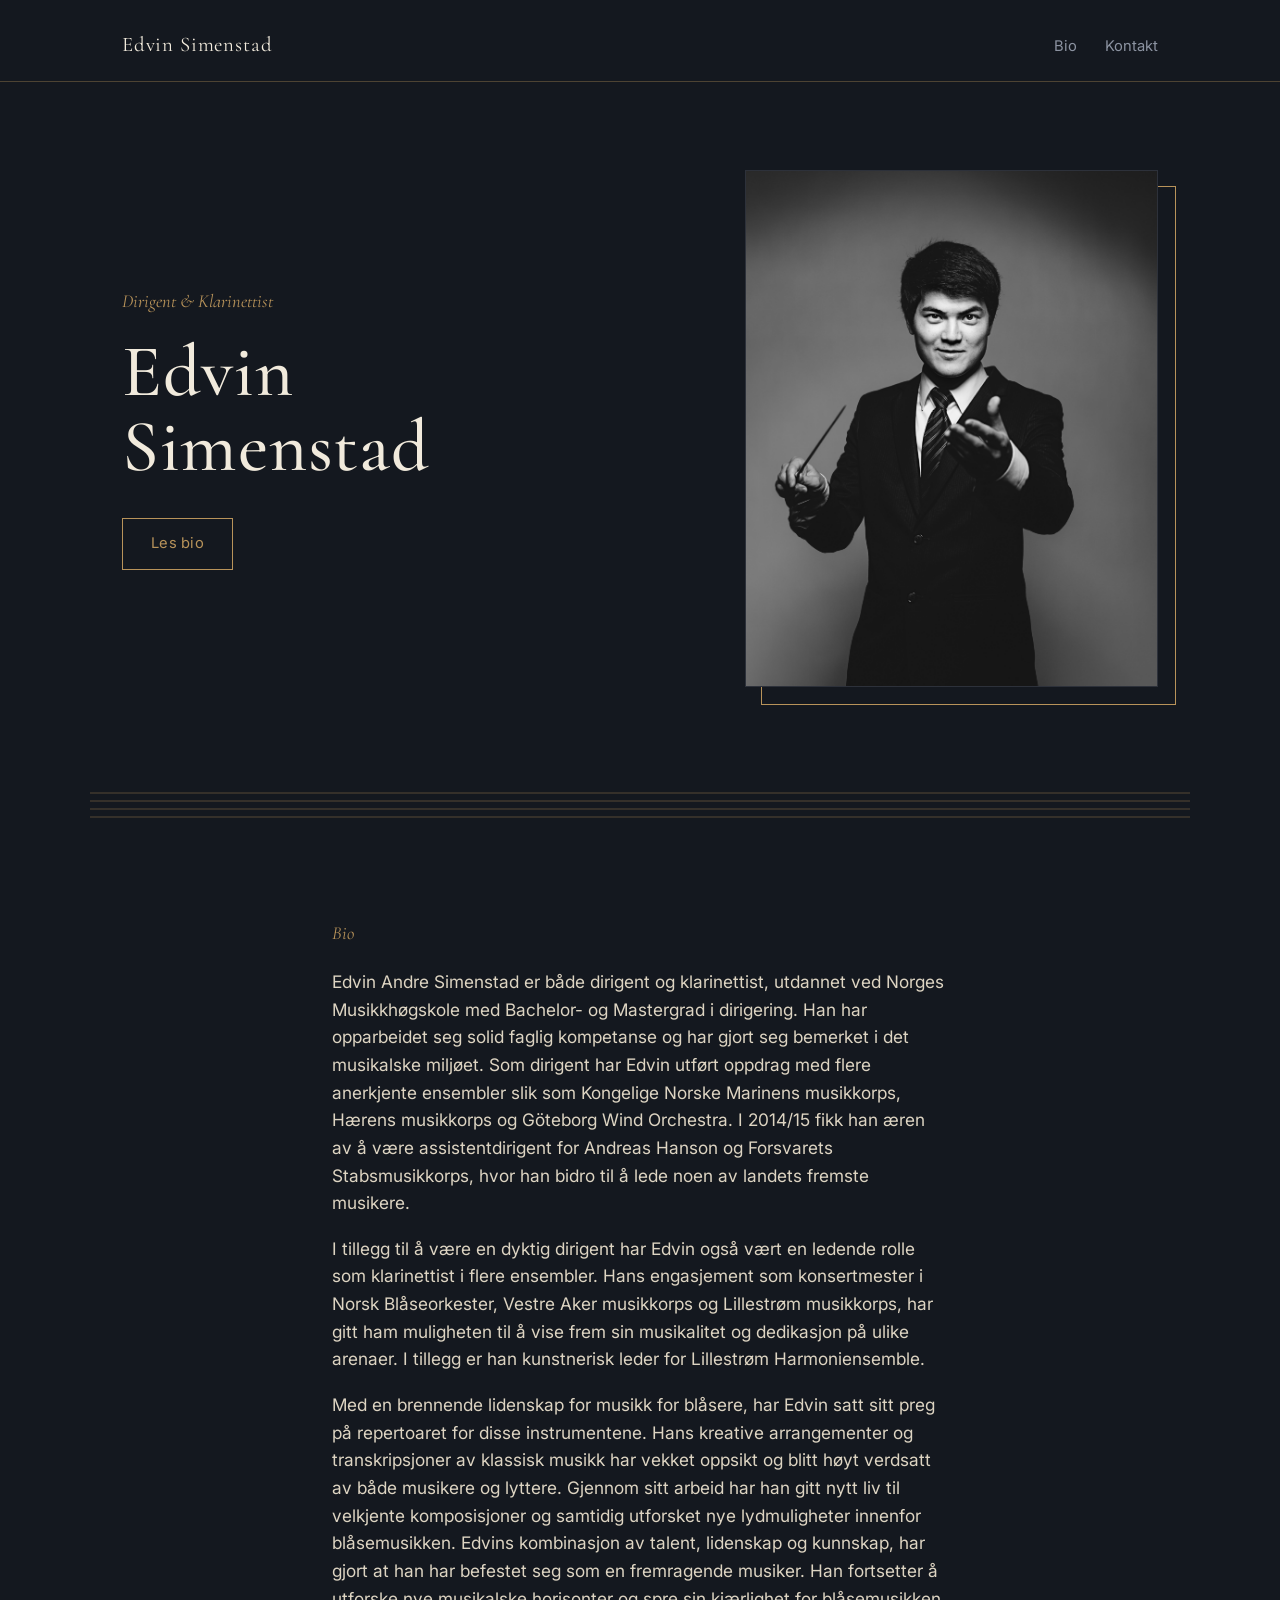
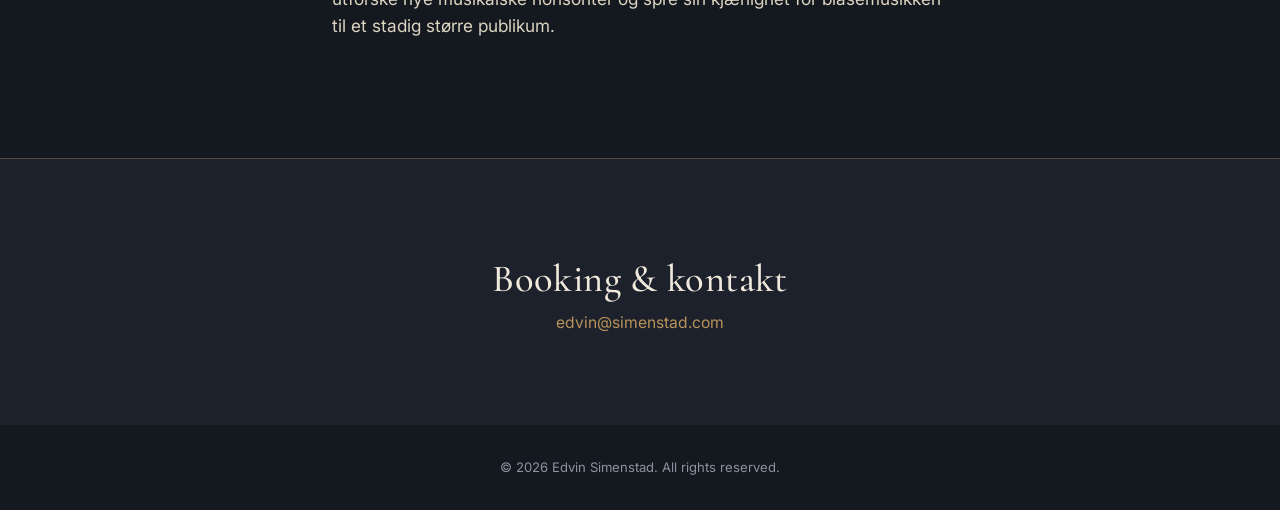
==== index.html @ 6c4e8e10 "Flytt filer ut av src" ====
<!DOCTYPE html>
<html lang="en">
<head>
<meta charset="UTF-8">
<meta name="viewport" content="width=device-width, initial-scale=1.0">
<title>Edvin Simenstad — Dirigent &amp; Klarinettist</title>
<meta name="description" content="Official site of Edvin Simenstad">

<link rel="preconnect" href="https://fonts.googleapis.com">
<link rel="preconnect" href="https://fonts.gstatic.com" crossorigin>
<link href="https://fonts.googleapis.com/css2?family=Cormorant+Garamond:ital,wght@0,400;0,500;0,600;1,400&family=Inter:wght@400;500&display=swap" rel="stylesheet">

<style>
  :root{
    --ink: #14181f;
    --ink-soft: #1c212b;
    --ivory: #f1eadc;
    --brass: #b8935a;
    --brass-dim: #8a713f;
    --burgundy: #6b2737;
    --slate: #8c93a1;
    --rule: rgba(184,147,90,0.35);
    --max-w: 1100px;
  }

  *{ box-sizing: border-box; }

  html{ scroll-behavior: smooth; }

  body{
    margin:0;
    background: var(--ink);
    color: var(--ivory);
    font-family: 'Inter', sans-serif;
    font-weight: 400;
    line-height: 1.6;
    -webkit-font-smoothing: antialiased;
  }

  h1, h2, h3, .display{
    font-family: 'Cormorant Garamond', serif;
    font-weight: 500;
    letter-spacing: 0.01em;
    margin: 0;
  }

  a{ color: var(--brass); text-decoration: none; }
  a:hover{ color: var(--ivory); }
  a:focus-visible, button:focus-visible{
    outline: 1px solid var(--brass);
    outline-offset: 3px;
  }

  .wrap{
    max-width: var(--max-w);
    margin: 0 auto;
    padding: 0 32px;
  }

  /* ---------- Header ---------- */

  header{
    padding: 28px 0 20px;
    border-bottom: 1px solid var(--rule);
  }

  header .wrap{
    display: flex;
    justify-content: space-between;
    align-items: baseline;
    flex-wrap: wrap;
    gap: 12px;
  }

  .brand{
    font-family: 'Cormorant Garamond', serif;
    font-size: 1.3rem;
    letter-spacing: 0.04em;
    color: var(--ivory);
  }

  nav{
    display: flex;
    gap: 28px;
    font-size: 0.92rem;
  }

  nav a{ color: var(--slate); }
  nav a:hover{ color: var(--brass); }

  /* ---------- Hero ---------- */

  .hero{
    padding: 88px 0 96px;
  }

  .hero .wrap{
    display: grid;
    grid-template-columns: 1.15fr 0.85fr;
    gap: 64px;
    align-items: center;
  }

  .hero-text{
    animation: rise 900ms ease-out both;
  }

  .eyebrow-line{
    color: var(--brass);
    font-family: 'Cormorant Garamond', serif;
    font-style: italic;
    font-size: 1.15rem;
    margin-bottom: 18px;
  }

  h1.name{
    font-size: clamp(2.8rem, 6vw, 4.6rem);
    line-height: 1.02;
    color: var(--ivory);
  }

  .tagline{
    margin-top: 22px;
    max-width: 42ch;
    color: var(--slate);
    font-size: 1.05rem;
  }

  .cta{
    display: inline-block;
    margin-top: 34px;
    padding: 13px 28px;
    border: 1px solid var(--brass);
    color: var(--brass);
    font-family: 'Inter', sans-serif;
    font-size: 0.92rem;
    letter-spacing: 0.02em;
    transition: background 200ms ease, color 200ms ease;
  }

  .cta:hover{
    background: var(--brass);
    color: var(--ink);
  }

  .portrait-frame{
    position: relative;
    animation: rise 1100ms ease-out both;
  }

  .portrait-frame::before{
    content:"";
    position:absolute;
    top: 16px; left: 16px;
    width: 100%; height: 100%;
    border: 1px solid var(--brass);
    z-index: 0;
  }

  .portrait{
    position: relative;
    z-index: 1;
    width: 100%;
    aspect-ratio: 4 / 5;
    object-fit: cover;
    display: block;
    background: var(--ink-soft);
    border: 1px solid rgba(241,234,220,0.08);
  }

  /* fallback shown if photo.jpg is missing */
  .portrait-fallback{
    position: relative;
    z-index: 1;
    width: 100%;
    aspect-ratio: 4 / 5;
    background: var(--ink-soft);
    border: 1px solid rgba(241,234,220,0.08);
    display: none;
    align-items: center;
    justify-content: center;
    text-align: center;
    color: var(--slate);
    font-size: 0.85rem;
    padding: 24px;
  }

  @keyframes rise{
    from{ opacity: 0; transform: translateY(14px); }
    to{ opacity: 1; transform: translateY(0); }
  }

  @media (prefers-reduced-motion: reduce){
    .hero-text, .portrait-frame{ animation: none; }
  }

  /* ---------- Staff line divider ---------- */

  .staff{
    padding: 6px 0;
    opacity: 0.4;
  }

  .staff svg{ display:block; width:100%; height:34px; }

  /* ---------- About ---------- */

  .about{
    padding: 90px 0 100px;
  }

  .about .wrap{
    max-width: 680px;
  }

  .section-label{
    font-family: 'Cormorant Garamond', serif;
    font-style: italic;
    color: var(--brass);
    font-size: 1.15rem;
    margin-bottom: 20px;
  }

  .about p{
    font-size: 1.08rem;
    color: #ddd4c2;
    margin: 0 0 18px;
  }

  /* ---------- Performances ---------- */

  .performances{
    padding: 0 0 100px;
  }

  .performances h2{
    font-size: 2rem;
    color: var(--ivory);
    margin-bottom: 40px;
  }

  ul.dates{
    list-style: none;
    margin: 0; padding: 0;
    border-top: 1px solid var(--rule);
  }

  ul.dates li{
    display: grid;
    grid-template-columns: 140px 1fr auto;
    gap: 20px;
    align-items: baseline;
    padding: 22px 0;
    border-bottom: 1px solid var(--rule);
  }

  .date-col{
    font-family: 'Cormorant Garamond', serif;
    color: var(--brass);
    font-size: 1.1rem;
  }

  .venue-col .venue{
    color: var(--ivory);
    font-size: 1.05rem;
  }

  .venue-col .city{
    color: var(--slate);
    font-size: 0.9rem;
    display: block;
    margin-top: 2px;
  }

  .link-col a{
    font-size: 0.88rem;
    border-bottom: 1px solid transparent;
  }
  .link-col a:hover{ border-bottom-color: var(--brass); }

  /* ---------- Contact ---------- */

  .contact{
    background: var(--ink-soft);
    padding: 90px 0;
    text-align: center;
    border-top: 1px solid var(--rule);
  }

  .contact h2{
    font-size: 2.4rem;
    color: var(--ivory);
  }

  .contact p{
    color: var(--slate);
    max-width: 46ch;
    margin: 18px auto 32px;
  }

  .contact-links{
    display: flex;
    gap: 26px;
    justify-content: center;
    flex-wrap: wrap;
    font-size: 0.98rem;
  }

  /* ---------- Footer ---------- */

  footer{
    padding: 32px 0;
    text-align: center;
    color: var(--slate);
    font-size: 0.82rem;
  }

  /* ---------- Responsive ---------- */

  @media (max-width: 760px){
    .hero{ padding: 56px 0 64px; }
    .hero .wrap{
      grid-template-columns: 1fr;
      gap: 40px;
    }
    .portrait-frame{ max-width: 320px; }
    nav{ gap: 18px; font-size: 0.85rem; }
    ul.dates li{
      grid-template-columns: 1fr;
      gap: 6px;
    }
    .link-col{ margin-top: 4px; }
  }
</style>
</head>
<body>

<header>
  <div class="wrap">
    <div class="brand">Edvin Simenstad</div>
    <nav>
      <a href="#about">Bio</a>
      <a href="#contact">Kontakt</a>
    </nav>
  </div>
</header>

<section class="hero">
  <div class="wrap">
    <div class="hero-text">
      <div class="eyebrow-line">Dirigent &amp; Klarinettist</div>
      <h1 class="name">Edvin<br>Simenstad</h1>
      <a class="cta" href="#about">Les bio</a>
    </div>

    <div class="portrait-frame">
      <!-- Replace "edvin_dirigent.jpg" with your image filename -->
      <img
        class="portrait"
        src="edvin_dirigent.jpg"
        alt="Portrait of Marguerite Vale"
        onerror="this.style.display='none'; this.nextElementSibling.style.display='flex';"
      >
      <div class="portrait-fallback">
        Add your photo: save it next to this file as<br><strong>&nbsp;photo.jpg&nbsp;</strong><br>(or edit the src attribute above)
      </div>
    </div>
  </div>
</section>

<div class="staff wrap" aria-hidden="true">
  <svg viewBox="0 0 1000 34" preserveAspectRatio="none">
    <line x1="0" y1="4" x2="1000" y2="4" stroke="#b8935a" stroke-width="1"/>
    <line x1="0" y1="12" x2="1000" y2="12" stroke="#b8935a" stroke-width="1"/>
    <line x1="0" y1="20" x2="1000" y2="20" stroke="#b8935a" stroke-width="1"/>
    <line x1="0" y1="28" x2="1000" y2="28" stroke="#b8935a" stroke-width="1"/>
  </svg>
</div>

<section class="about" id="about">
  <div class="wrap">
    <div class="section-label">Bio</div>

    <p>
      Edvin Andre Simenstad er både dirigent og klarinettist, utdannet ved Norges Musikkhøgskole med Bachelor- og Mastergrad i dirigering. Han har opparbeidet seg solid faglig kompetanse og har gjort seg bemerket i det musikalske miljøet. Som dirigent har Edvin utført oppdrag med flere anerkjente ensembler slik som Kongelige Norske Marinens musikkorps, Hærens musikkorps og Göteborg Wind Orchestra. I 2014/15 fikk han æren av å være assistentdirigent for Andreas Hanson og Forsvarets Stabsmusikkorps, hvor han bidro til å lede noen av landets fremste musikere.
    </p>
    <p>
      I tillegg til å være en dyktig dirigent har Edvin også vært en ledende rolle som klarinettist i flere ensembler. Hans engasjement som konsertmester i Norsk Blåseorkester, Vestre Aker musikkorps og Lillestrøm musikkorps, har gitt ham muligheten til å vise frem sin musikalitet og dedikasjon på ulike arenaer. I tillegg er han kunstnerisk leder for Lillestrøm Harmoniensemble.
    </p>
    <p>
      Med en brennende lidenskap for musikk for blåsere, har Edvin satt sitt preg på repertoaret for disse instrumentene. Hans kreative arrangementer og transkripsjoner av klassisk musikk har vekket oppsikt og blitt høyt verdsatt av både musikere og lyttere. Gjennom sitt arbeid har han gitt nytt liv til velkjente komposisjoner og samtidig utforsket nye lydmuligheter innenfor blåsemusikken. Edvins kombinasjon av talent, lidenskap og kunnskap, har gjort at han har befestet seg som en fremragende musiker. Han fortsetter å utforske nye musikalske horisonter og spre sin kjærlighet for blåsemusikken til et stadig større publikum.
    </p>
  </div>
</section>

<section class="contact" id="contact">
  <div class="wrap">
    <h2>Booking &amp; kontakt</h2>
    <div class="contact-links">
      <a href="mailto:edvin@simenstad.com">edvin@simenstad.com</a>
    </div>
  </div>
</section>

<footer>
  &copy; 2026 Edvin Simenstad. All rights reserved.
</footer>

</body>
</html>
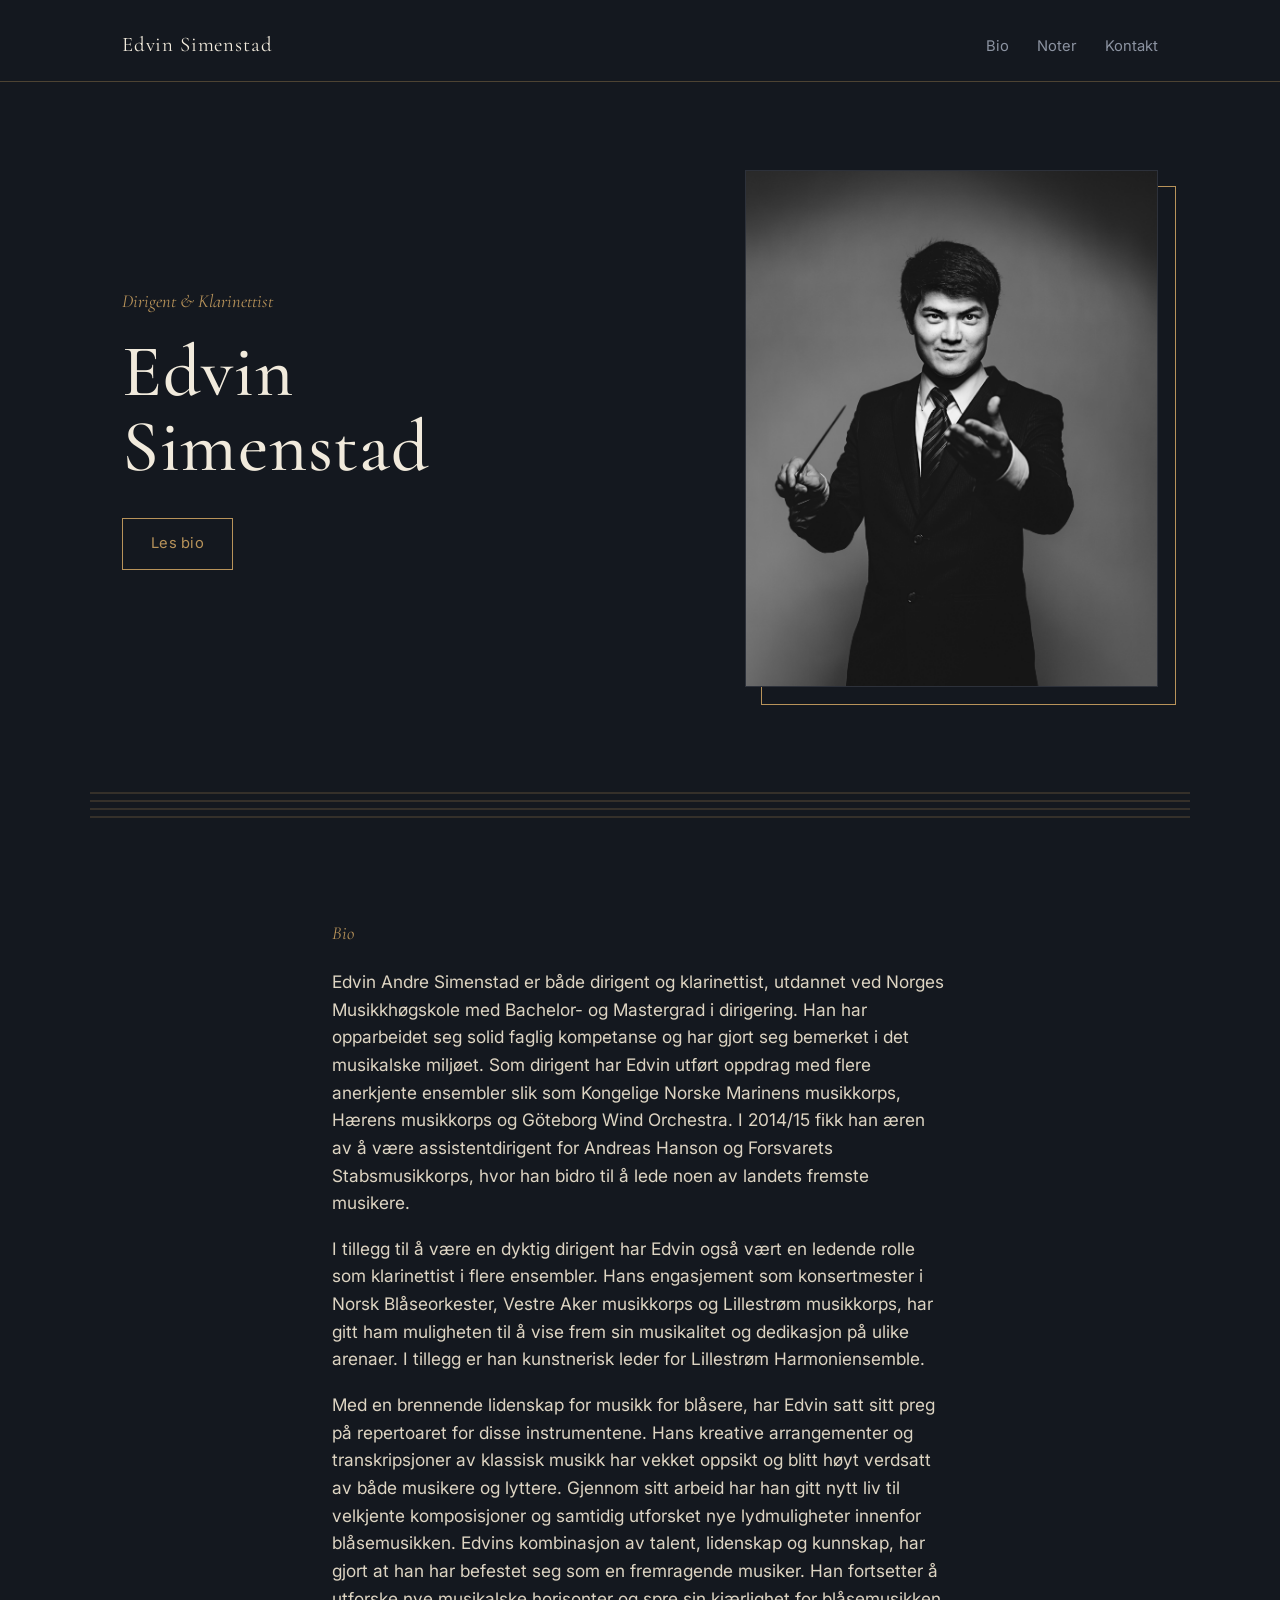
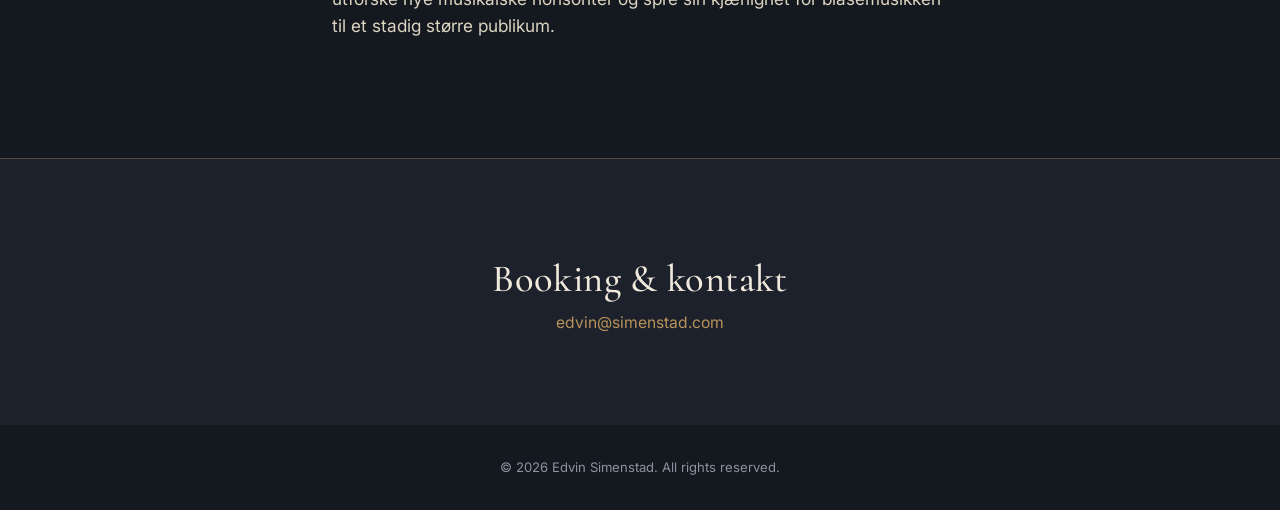
==== commit 84796234: "Lag ny side for noter" ====
--- a/index.html
+++ b/index.html
@@ -340,6 +340,7 @@
     <div class="brand">Edvin Simenstad</div>
     <nav>
       <a href="#about">Bio</a>
+      <a href="scores.html">Noter</a>
       <a href="#contact">Kontakt</a>
     </nav>
   </div>
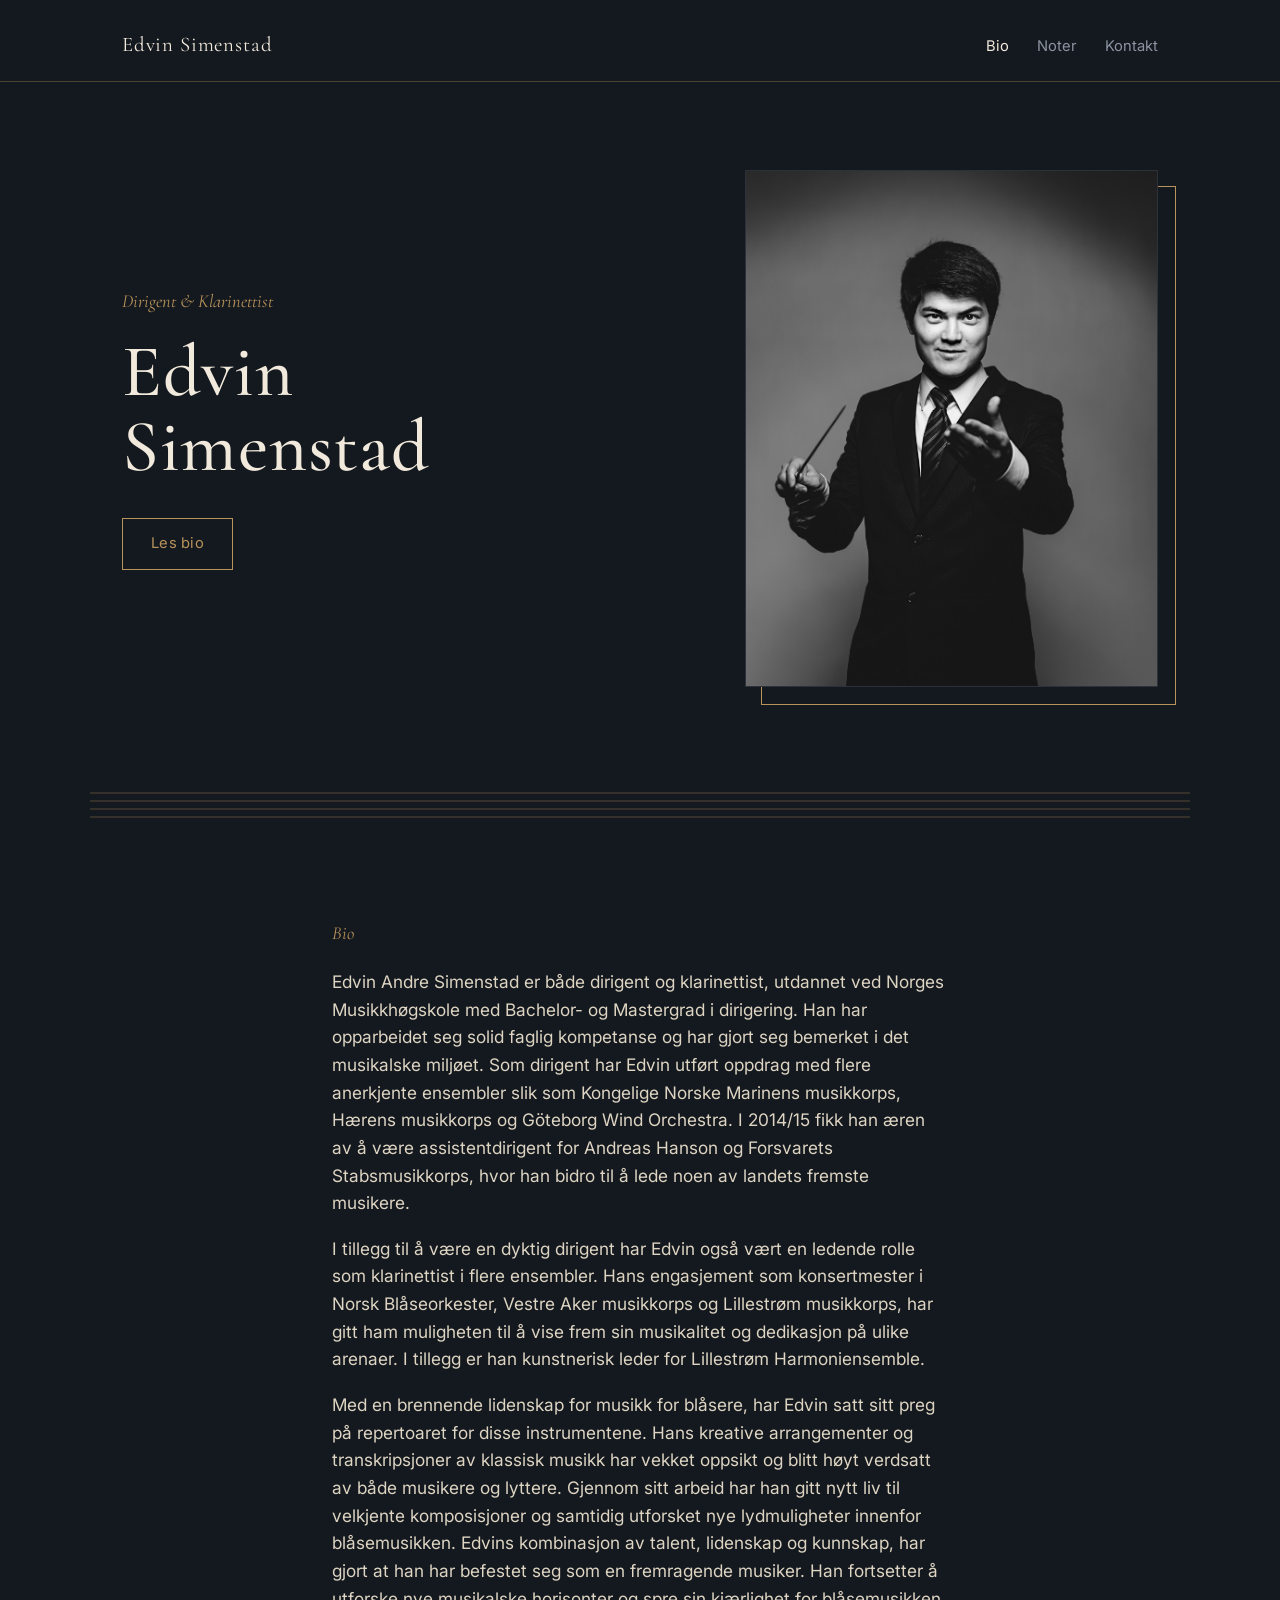
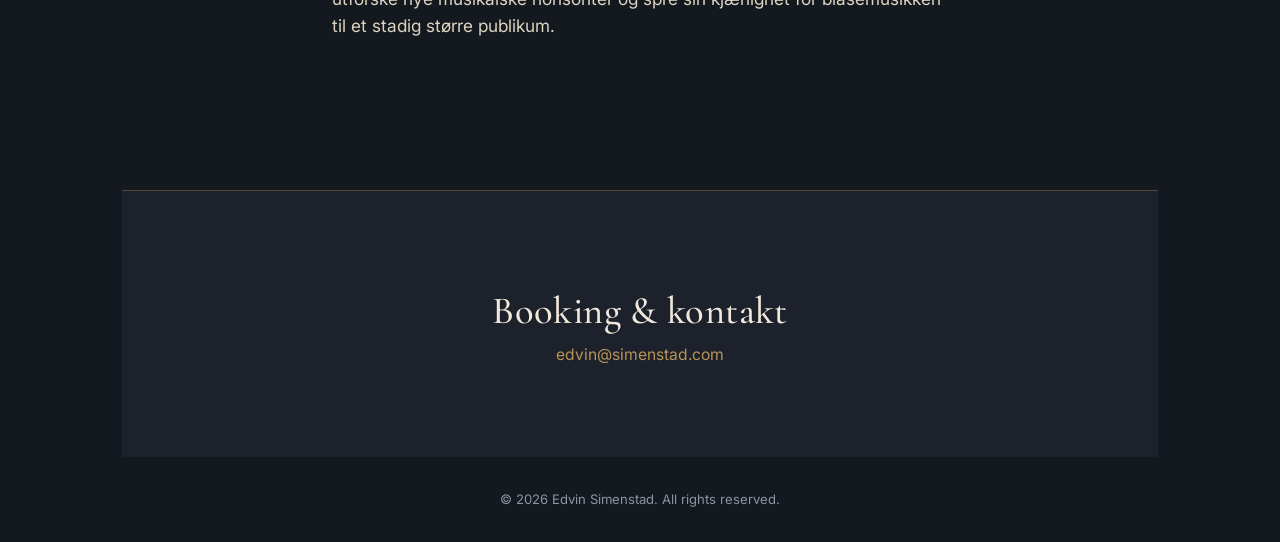
==== commit be338b1e: "Restrukturer kodebasen." ====
--- a/index.html
+++ b/index.html
@@ -1,411 +1,69 @@
 <!DOCTYPE html>
-<html lang="en">
+<html lang="nb">
 <head>
-<meta charset="UTF-8">
-<meta name="viewport" content="width=device-width, initial-scale=1.0">
-<title>Edvin Simenstad — Dirigent &amp; Klarinettist</title>
-<meta name="description" content="Official site of Edvin Simenstad">
+  <meta charset="UTF-8">
+  <meta name="viewport" content="width=device-width, initial-scale=1.0">
+  <title>Edvin Simenstad — Dirigent &amp; Klarinettist</title>
+  <meta name="description" content="Offisiell nettside for Edvin Simenstad">
 
-<link rel="preconnect" href="https://fonts.googleapis.com">
-<link rel="preconnect" href="https://fonts.gstatic.com" crossorigin>
-<link href="https://fonts.googleapis.com/css2?family=Cormorant+Garamond:ital,wght@0,400;0,500;0,600;1,400&family=Inter:wght@400;500&display=swap" rel="stylesheet">
+  <link rel="preconnect" href="https://fonts.googleapis.com">
+  <link rel="preconnect" href="https://fonts.gstatic.com" crossorigin>
+  <link href="https://fonts.googleapis.com/css2?family=Cormorant+Garamond:ital,wght@0,400;0,500;0,600;1,400&family=Inter:wght@400;500&display=swap" rel="stylesheet">
 
-<style>
-  :root{
-    --ink: #14181f;
-    --ink-soft: #1c212b;
-    --ivory: #f1eadc;
-    --brass: #b8935a;
-    --brass-dim: #8a713f;
-    --burgundy: #6b2737;
-    --slate: #8c93a1;
-    --rule: rgba(184,147,90,0.35);
-    --max-w: 1100px;
-  }
-
-  *{ box-sizing: border-box; }
-
-  html{ scroll-behavior: smooth; }
-
-  body{
-    margin:0;
-    background: var(--ink);
-    color: var(--ivory);
-    font-family: 'Inter', sans-serif;
-    font-weight: 400;
-    line-height: 1.6;
-    -webkit-font-smoothing: antialiased;
-  }
-
-  h1, h2, h3, .display{
-    font-family: 'Cormorant Garamond', serif;
-    font-weight: 500;
-    letter-spacing: 0.01em;
-    margin: 0;
-  }
-
-  a{ color: var(--brass); text-decoration: none; }
-  a:hover{ color: var(--ivory); }
-  a:focus-visible, button:focus-visible{
-    outline: 1px solid var(--brass);
-    outline-offset: 3px;
-  }
-
-  .wrap{
-    max-width: var(--max-w);
-    margin: 0 auto;
-    padding: 0 32px;
-  }
-
-  /* ---------- Header ---------- */
-
-  header{
-    padding: 28px 0 20px;
-    border-bottom: 1px solid var(--rule);
-  }
-
-  header .wrap{
-    display: flex;
-    justify-content: space-between;
-    align-items: baseline;
-    flex-wrap: wrap;
-    gap: 12px;
-  }
-
-  .brand{
-    font-family: 'Cormorant Garamond', serif;
-    font-size: 1.3rem;
-    letter-spacing: 0.04em;
-    color: var(--ivory);
-  }
-
-  nav{
-    display: flex;
-    gap: 28px;
-    font-size: 0.92rem;
-  }
-
-  nav a{ color: var(--slate); }
-  nav a:hover{ color: var(--brass); }
-
-  /* ---------- Hero ---------- */
-
-  .hero{
-    padding: 88px 0 96px;
-  }
-
-  .hero .wrap{
-    display: grid;
-    grid-template-columns: 1.15fr 0.85fr;
-    gap: 64px;
-    align-items: center;
-  }
-
-  .hero-text{
-    animation: rise 900ms ease-out both;
-  }
-
-  .eyebrow-line{
-    color: var(--brass);
-    font-family: 'Cormorant Garamond', serif;
-    font-style: italic;
-    font-size: 1.15rem;
-    margin-bottom: 18px;
-  }
-
-  h1.name{
-    font-size: clamp(2.8rem, 6vw, 4.6rem);
-    line-height: 1.02;
-    color: var(--ivory);
-  }
-
-  .tagline{
-    margin-top: 22px;
-    max-width: 42ch;
-    color: var(--slate);
-    font-size: 1.05rem;
-  }
-
-  .cta{
-    display: inline-block;
-    margin-top: 34px;
-    padding: 13px 28px;
-    border: 1px solid var(--brass);
-    color: var(--brass);
-    font-family: 'Inter', sans-serif;
-    font-size: 0.92rem;
-    letter-spacing: 0.02em;
-    transition: background 200ms ease, color 200ms ease;
-  }
-
-  .cta:hover{
-    background: var(--brass);
-    color: var(--ink);
-  }
-
-  .portrait-frame{
-    position: relative;
-    animation: rise 1100ms ease-out both;
-  }
-
-  .portrait-frame::before{
-    content:"";
-    position:absolute;
-    top: 16px; left: 16px;
-    width: 100%; height: 100%;
-    border: 1px solid var(--brass);
-    z-index: 0;
-  }
-
-  .portrait{
-    position: relative;
-    z-index: 1;
-    width: 100%;
-    aspect-ratio: 4 / 5;
-    object-fit: cover;
-    display: block;
-    background: var(--ink-soft);
-    border: 1px solid rgba(241,234,220,0.08);
-  }
-
-  /* fallback shown if photo.jpg is missing */
-  .portrait-fallback{
-    position: relative;
-    z-index: 1;
-    width: 100%;
-    aspect-ratio: 4 / 5;
-    background: var(--ink-soft);
-    border: 1px solid rgba(241,234,220,0.08);
-    display: none;
-    align-items: center;
-    justify-content: center;
-    text-align: center;
-    color: var(--slate);
-    font-size: 0.85rem;
-    padding: 24px;
-  }
-
-  @keyframes rise{
-    from{ opacity: 0; transform: translateY(14px); }
-    to{ opacity: 1; transform: translateY(0); }
-  }
-
-  @media (prefers-reduced-motion: reduce){
-    .hero-text, .portrait-frame{ animation: none; }
-  }
-
-  /* ---------- Staff line divider ---------- */
-
-  .staff{
-    padding: 6px 0;
-    opacity: 0.4;
-  }
-
-  .staff svg{ display:block; width:100%; height:34px; }
-
-  /* ---------- About ---------- */
-
-  .about{
-    padding: 90px 0 100px;
-  }
-
-  .about .wrap{
-    max-width: 680px;
-  }
-
-  .section-label{
-    font-family: 'Cormorant Garamond', serif;
-    font-style: italic;
-    color: var(--brass);
-    font-size: 1.15rem;
-    margin-bottom: 20px;
-  }
-
-  .about p{
-    font-size: 1.08rem;
-    color: #ddd4c2;
-    margin: 0 0 18px;
-  }
-
-  /* ---------- Performances ---------- */
-
-  .performances{
-    padding: 0 0 100px;
-  }
-
-  .performances h2{
-    font-size: 2rem;
-    color: var(--ivory);
-    margin-bottom: 40px;
-  }
-
-  ul.dates{
-    list-style: none;
-    margin: 0; padding: 0;
-    border-top: 1px solid var(--rule);
-  }
-
-  ul.dates li{
-    display: grid;
-    grid-template-columns: 140px 1fr auto;
-    gap: 20px;
-    align-items: baseline;
-    padding: 22px 0;
-    border-bottom: 1px solid var(--rule);
-  }
-
-  .date-col{
-    font-family: 'Cormorant Garamond', serif;
-    color: var(--brass);
-    font-size: 1.1rem;
-  }
-
-  .venue-col .venue{
-    color: var(--ivory);
-    font-size: 1.05rem;
-  }
-
-  .venue-col .city{
-    color: var(--slate);
-    font-size: 0.9rem;
-    display: block;
-    margin-top: 2px;
-  }
-
-  .link-col a{
-    font-size: 0.88rem;
-    border-bottom: 1px solid transparent;
-  }
-  .link-col a:hover{ border-bottom-color: var(--brass); }
-
-  /* ---------- Contact ---------- */
-
-  .contact{
-    background: var(--ink-soft);
-    padding: 90px 0;
-    text-align: center;
-    border-top: 1px solid var(--rule);
-  }
-
-  .contact h2{
-    font-size: 2.4rem;
-    color: var(--ivory);
-  }
-
-  .contact p{
-    color: var(--slate);
-    max-width: 46ch;
-    margin: 18px auto 32px;
-  }
-
-  .contact-links{
-    display: flex;
-    gap: 26px;
-    justify-content: center;
-    flex-wrap: wrap;
-    font-size: 0.98rem;
-  }
-
-  /* ---------- Footer ---------- */
-
-  footer{
-    padding: 32px 0;
-    text-align: center;
-    color: var(--slate);
-    font-size: 0.82rem;
-  }
-
-  /* ---------- Responsive ---------- */
-
-  @media (max-width: 760px){
-    .hero{ padding: 56px 0 64px; }
-    .hero .wrap{
-      grid-template-columns: 1fr;
-      gap: 40px;
-    }
-    .portrait-frame{ max-width: 320px; }
-    nav{ gap: 18px; font-size: 0.85rem; }
-    ul.dates li{
-      grid-template-columns: 1fr;
-      gap: 6px;
-    }
-    .link-col{ margin-top: 4px; }
-  }
-</style>
+  <link rel="stylesheet" href="assets/css/site.css">
 </head>
 <body>
+  <header data-component="header"></header>
 
-<header>
-  <div class="wrap">
-    <div class="brand">Edvin Simenstad</div>
-    <nav>
-      <a href="#about">Bio</a>
-      <a href="scores.html">Noter</a>
-      <a href="#contact">Kontakt</a>
-    </nav>
-  </div>
-</header>
+  <section class="hero">
+    <div class="wrap">
+      <div class="hero-text">
+        <div class="eyebrow-line">Dirigent &amp; Klarinettist</div>
+        <h1 class="name">Edvin<br>Simenstad</h1>
+        <a class="cta" href="#about">Les bio</a>
+      </div>
 
-<section class="hero">
-  <div class="wrap">
-    <div class="hero-text">
-      <div class="eyebrow-line">Dirigent &amp; Klarinettist</div>
-      <h1 class="name">Edvin<br>Simenstad</h1>
-      <a class="cta" href="#about">Les bio</a>
-    </div>
-
-    <div class="portrait-frame">
-      <!-- Replace "edvin_dirigent.jpg" with your image filename -->
-      <img
-        class="portrait"
-        src="edvin_dirigent.jpg"
-        alt="Portrait of Marguerite Vale"
-        onerror="this.style.display='none'; this.nextElementSibling.style.display='flex';"
-      >
-      <div class="portrait-fallback">
-        Add your photo: save it next to this file as<br><strong>&nbsp;photo.jpg&nbsp;</strong><br>(or edit the src attribute above)
+      <div class="portrait-frame">
+        <img
+          class="portrait"
+          src="assets/images/edvin_dirigent.jpg"
+          alt="Portrett av Edvin Simenstad"
+          onerror="this.style.display='none'; this.nextElementSibling.style.display='flex';"
+        >
+        <div class="portrait-fallback">
+          Legg til et portrett i <strong>assets/images</strong> som<br><strong>&nbsp;edvin_dirigent.jpg&nbsp;</strong>
+        </div>
       </div>
     </div>
+  </section>
+
+  <div class="staff wrap" aria-hidden="true">
+    <svg viewBox="0 0 1000 34" preserveAspectRatio="none">
+      <line x1="0" y1="4" x2="1000" y2="4" stroke="#b8935a" stroke-width="1"/>
+      <line x1="0" y1="12" x2="1000" y2="12" stroke="#b8935a" stroke-width="1"/>
+      <line x1="0" y1="20" x2="1000" y2="20" stroke="#b8935a" stroke-width="1"/>
+      <line x1="0" y1="28" x2="1000" y2="28" stroke="#b8935a" stroke-width="1"/>
+    </svg>
   </div>
-</section>
 
-<div class="staff wrap" aria-hidden="true">
-  <svg viewBox="0 0 1000 34" preserveAspectRatio="none">
-    <line x1="0" y1="4" x2="1000" y2="4" stroke="#b8935a" stroke-width="1"/>
-    <line x1="0" y1="12" x2="1000" y2="12" stroke="#b8935a" stroke-width="1"/>
-    <line x1="0" y1="20" x2="1000" y2="20" stroke="#b8935a" stroke-width="1"/>
-    <line x1="0" y1="28" x2="1000" y2="28" stroke="#b8935a" stroke-width="1"/>
-  </svg>
-</div>
+  <section class="about" id="about">
+    <div class="wrap">
+      <div class="section-label">Bio</div>
 
-<section class="about" id="about">
-  <div class="wrap">
-    <div class="section-label">Bio</div>
+      <p>
+        Edvin Andre Simenstad er både dirigent og klarinettist, utdannet ved Norges Musikkhøgskole med Bachelor- og Mastergrad i dirigering. Han har opparbeidet seg solid faglig kompetanse og har gjort seg bemerket i det musikalske miljøet. Som dirigent har Edvin utført oppdrag med flere anerkjente ensembler slik som Kongelige Norske Marinens musikkorps, Hærens musikkorps og Göteborg Wind Orchestra. I 2014/15 fikk han æren av å være assistentdirigent for Andreas Hanson og Forsvarets Stabsmusikkorps, hvor han bidro til å lede noen av landets fremste musikere.
+      </p>
+      <p>
+        I tillegg til å være en dyktig dirigent har Edvin også vært en ledende rolle som klarinettist i flere ensembler. Hans engasjement som konsertmester i Norsk Blåseorkester, Vestre Aker musikkorps og Lillestrøm musikkorps, har gitt ham muligheten til å vise frem sin musikalitet og dedikasjon på ulike arenaer. I tillegg er han kunstnerisk leder for Lillestrøm Harmoniensemble.
+      </p>
+      <p>
+        Med en brennende lidenskap for musikk for blåsere, har Edvin satt sitt preg på repertoaret for disse instrumentene. Hans kreative arrangementer og transkripsjoner av klassisk musikk har vekket oppsikt og blitt høyt verdsatt av både musikere og lyttere. Gjennom sitt arbeid har han gitt nytt liv til velkjente komposisjoner og samtidig utforsket nye lydmuligheter innenfor blåsemusikken. Edvins kombinasjon av talent, lidenskap og kunnskap, har gjort at han har befestet seg som en fremragende musiker. Han fortsetter å utforske nye musikalske horisonter og spre sin kjærlighet for blåsemusikken til et stadig større publikum.
+      </p>
+    </div>
+  </section>
 
-    <p>
-      Edvin Andre Simenstad er både dirigent og klarinettist, utdannet ved Norges Musikkhøgskole med Bachelor- og Mastergrad i dirigering. Han har opparbeidet seg solid faglig kompetanse og har gjort seg bemerket i det musikalske miljøet. Som dirigent har Edvin utført oppdrag med flere anerkjente ensembler slik som Kongelige Norske Marinens musikkorps, Hærens musikkorps og Göteborg Wind Orchestra. I 2014/15 fikk han æren av å være assistentdirigent for Andreas Hanson og Forsvarets Stabsmusikkorps, hvor han bidro til å lede noen av landets fremste musikere.
-    </p>
-    <p>
-      I tillegg til å være en dyktig dirigent har Edvin også vært en ledende rolle som klarinettist i flere ensembler. Hans engasjement som konsertmester i Norsk Blåseorkester, Vestre Aker musikkorps og Lillestrøm musikkorps, har gitt ham muligheten til å vise frem sin musikalitet og dedikasjon på ulike arenaer. I tillegg er han kunstnerisk leder for Lillestrøm Harmoniensemble.
-    </p>
-    <p>
-      Med en brennende lidenskap for musikk for blåsere, har Edvin satt sitt preg på repertoaret for disse instrumentene. Hans kreative arrangementer og transkripsjoner av klassisk musikk har vekket oppsikt og blitt høyt verdsatt av både musikere og lyttere. Gjennom sitt arbeid har han gitt nytt liv til velkjente komposisjoner og samtidig utforsket nye lydmuligheter innenfor blåsemusikken. Edvins kombinasjon av talent, lidenskap og kunnskap, har gjort at han har befestet seg som en fremragende musiker. Han fortsetter å utforske nye musikalske horisonter og spre sin kjærlighet for blåsemusikken til et stadig større publikum.
-    </p>
-  </div>
-</section>
+  <footer data-component="footer"></footer>
 
-<section class="contact" id="contact">
-  <div class="wrap">
-    <h2>Booking &amp; kontakt</h2>
-    <div class="contact-links">
-      <a href="mailto:edvin@simenstad.com">edvin@simenstad.com</a>
-    </div>
-  </div>
-</section>
-
-<footer>
-  &copy; 2026 Edvin Simenstad. All rights reserved.
-</footer>
-
+  <script src="assets/js/site.js" defer></script>
 </body>
 </html>
--- a/assets/css/site.css
+++ b/assets/css/site.css
@@ -0,0 +1,286 @@
+:root {
+  --ink: #14181f;
+  --ink-soft: #1c212b;
+  --ivory: #f1eadc;
+  --brass: #b8935a;
+  --brass-dim: #8a713f;
+  --burgundy: #6b2737;
+  --slate: #8c93a1;
+  --rule: rgba(184, 147, 90, 0.35);
+  --panel: rgba(255, 255, 255, 0.02);
+  --max-w: 1100px;
+}
+
+* { box-sizing: border-box; }
+
+html { scroll-behavior: smooth; }
+
+body {
+  margin: 0;
+  background: var(--ink);
+  color: var(--ivory);
+  font-family: 'Inter', sans-serif;
+  font-weight: 400;
+  line-height: 1.6;
+  -webkit-font-smoothing: antialiased;
+}
+
+h1, h2, h3, .display {
+  font-family: 'Cormorant Garamond', serif;
+  font-weight: 500;
+  letter-spacing: 0.01em;
+  margin: 0;
+}
+
+a {
+  color: var(--brass);
+  text-decoration: none;
+}
+
+a:hover {
+  color: var(--ivory);
+}
+
+a:focus-visible,
+button:focus-visible,
+input:focus-visible,
+select:focus-visible {
+  outline: 1px solid var(--brass);
+  outline-offset: 3px;
+}
+
+.wrap {
+  max-width: var(--max-w);
+  margin: 0 auto;
+  padding: 0 32px;
+}
+
+header {
+  padding: 28px 0 20px;
+  border-bottom: 1px solid var(--rule);
+}
+
+header .wrap {
+  display: flex;
+  justify-content: space-between;
+  align-items: baseline;
+  flex-wrap: wrap;
+  gap: 12px;
+}
+
+.brand {
+  font-family: 'Cormorant Garamond', serif;
+  font-size: 1.3rem;
+  letter-spacing: 0.04em;
+  color: var(--ivory);
+}
+
+nav {
+  display: flex;
+  gap: 28px;
+  font-size: 0.92rem;
+  flex-wrap: wrap;
+}
+
+nav a {
+  color: var(--slate);
+}
+
+nav a:hover {
+  color: var(--brass);
+}
+
+.hero {
+  padding: 88px 0 96px;
+}
+
+.hero .wrap {
+  display: grid;
+  grid-template-columns: 1.15fr 0.85fr;
+  gap: 64px;
+  align-items: center;
+}
+
+.hero-text {
+  animation: rise 900ms ease-out both;
+}
+
+.eyebrow-line {
+  color: var(--brass);
+  font-family: 'Cormorant Garamond', serif;
+  font-style: italic;
+  font-size: 1.15rem;
+  margin-bottom: 18px;
+}
+
+h1.name {
+  font-size: clamp(2.8rem, 6vw, 4.6rem);
+  line-height: 1.02;
+  color: var(--ivory);
+}
+
+.tagline {
+  margin-top: 22px;
+  max-width: 42ch;
+  color: var(--slate);
+  font-size: 1.05rem;
+}
+
+.cta {
+  display: inline-block;
+  margin-top: 34px;
+  padding: 13px 28px;
+  border: 1px solid var(--brass);
+  color: var(--brass);
+  font-family: 'Inter', sans-serif;
+  font-size: 0.92rem;
+  letter-spacing: 0.02em;
+  transition: background 200ms ease, color 200ms ease;
+}
+
+.cta:hover {
+  background: var(--brass);
+  color: var(--ink);
+}
+
+.portrait-frame {
+  position: relative;
+  animation: rise 1100ms ease-out both;
+}
+
+.portrait-frame::before {
+  content: "";
+  position: absolute;
+  top: 16px;
+  left: 16px;
+  width: 100%;
+  height: 100%;
+  border: 1px solid var(--brass);
+  z-index: 0;
+}
+
+.portrait {
+  position: relative;
+  z-index: 1;
+  width: 100%;
+  aspect-ratio: 4 / 5;
+  object-fit: cover;
+  display: block;
+  background: var(--ink-soft);
+  border: 1px solid rgba(241, 234, 220, 0.08);
+}
+
+.portrait-fallback {
+  position: relative;
+  z-index: 1;
+  width: 100%;
+  aspect-ratio: 4 / 5;
+  background: var(--ink-soft);
+  border: 1px solid rgba(241, 234, 220, 0.08);
+  display: none;
+  align-items: center;
+  justify-content: center;
+  text-align: center;
+  color: var(--slate);
+  font-size: 0.85rem;
+  padding: 24px;
+}
+
+.staff {
+  padding: 6px 0;
+  opacity: 0.4;
+}
+
+.staff svg {
+  display: block;
+  width: 100%;
+  height: 34px;
+}
+
+.about {
+  padding: 90px 0 100px;
+}
+
+.about .wrap {
+  max-width: 680px;
+}
+
+.section-label {
+  font-family: 'Cormorant Garamond', serif;
+  font-style: italic;
+  color: var(--brass);
+  font-size: 1.15rem;
+  margin-bottom: 20px;
+}
+
+.about p {
+  font-size: 1.08rem;
+  color: #ddd4c2;
+  margin: 0 0 18px;
+}
+
+.site-footer {
+  padding-top: 32px;
+}
+
+.footer-contact {
+  background: var(--ink-soft);
+  padding: 90px 0;
+  text-align: center;
+  border-top: 1px solid var(--rule);
+}
+
+.footer-contact h2 {
+  font-size: 2.4rem;
+  color: var(--ivory);
+}
+
+.footer-contact p {
+  color: var(--slate);
+  max-width: 46ch;
+  margin: 18px auto 32px;
+}
+
+.contact-links {
+  display: flex;
+  gap: 26px;
+  justify-content: center;
+  flex-wrap: wrap;
+  font-size: 0.98rem;
+}
+
+.footer-meta {
+  padding: 32px 0;
+  text-align: center;
+  color: var(--slate);
+  font-size: 0.82rem;
+}
+
+@keyframes rise {
+  from { opacity: 0; transform: translateY(14px); }
+  to { opacity: 1; transform: translateY(0); }
+}
+
+@media (prefers-reduced-motion: reduce) {
+  .hero-text, .portrait-frame { animation: none; }
+}
+
+@media (max-width: 760px) {
+  .hero {
+    padding: 56px 0 64px;
+  }
+
+  .hero .wrap {
+    grid-template-columns: 1fr;
+    gap: 40px;
+  }
+
+  .portrait-frame {
+    max-width: 320px;
+  }
+
+  nav {
+    gap: 18px;
+    font-size: 0.85rem;
+  }
+}
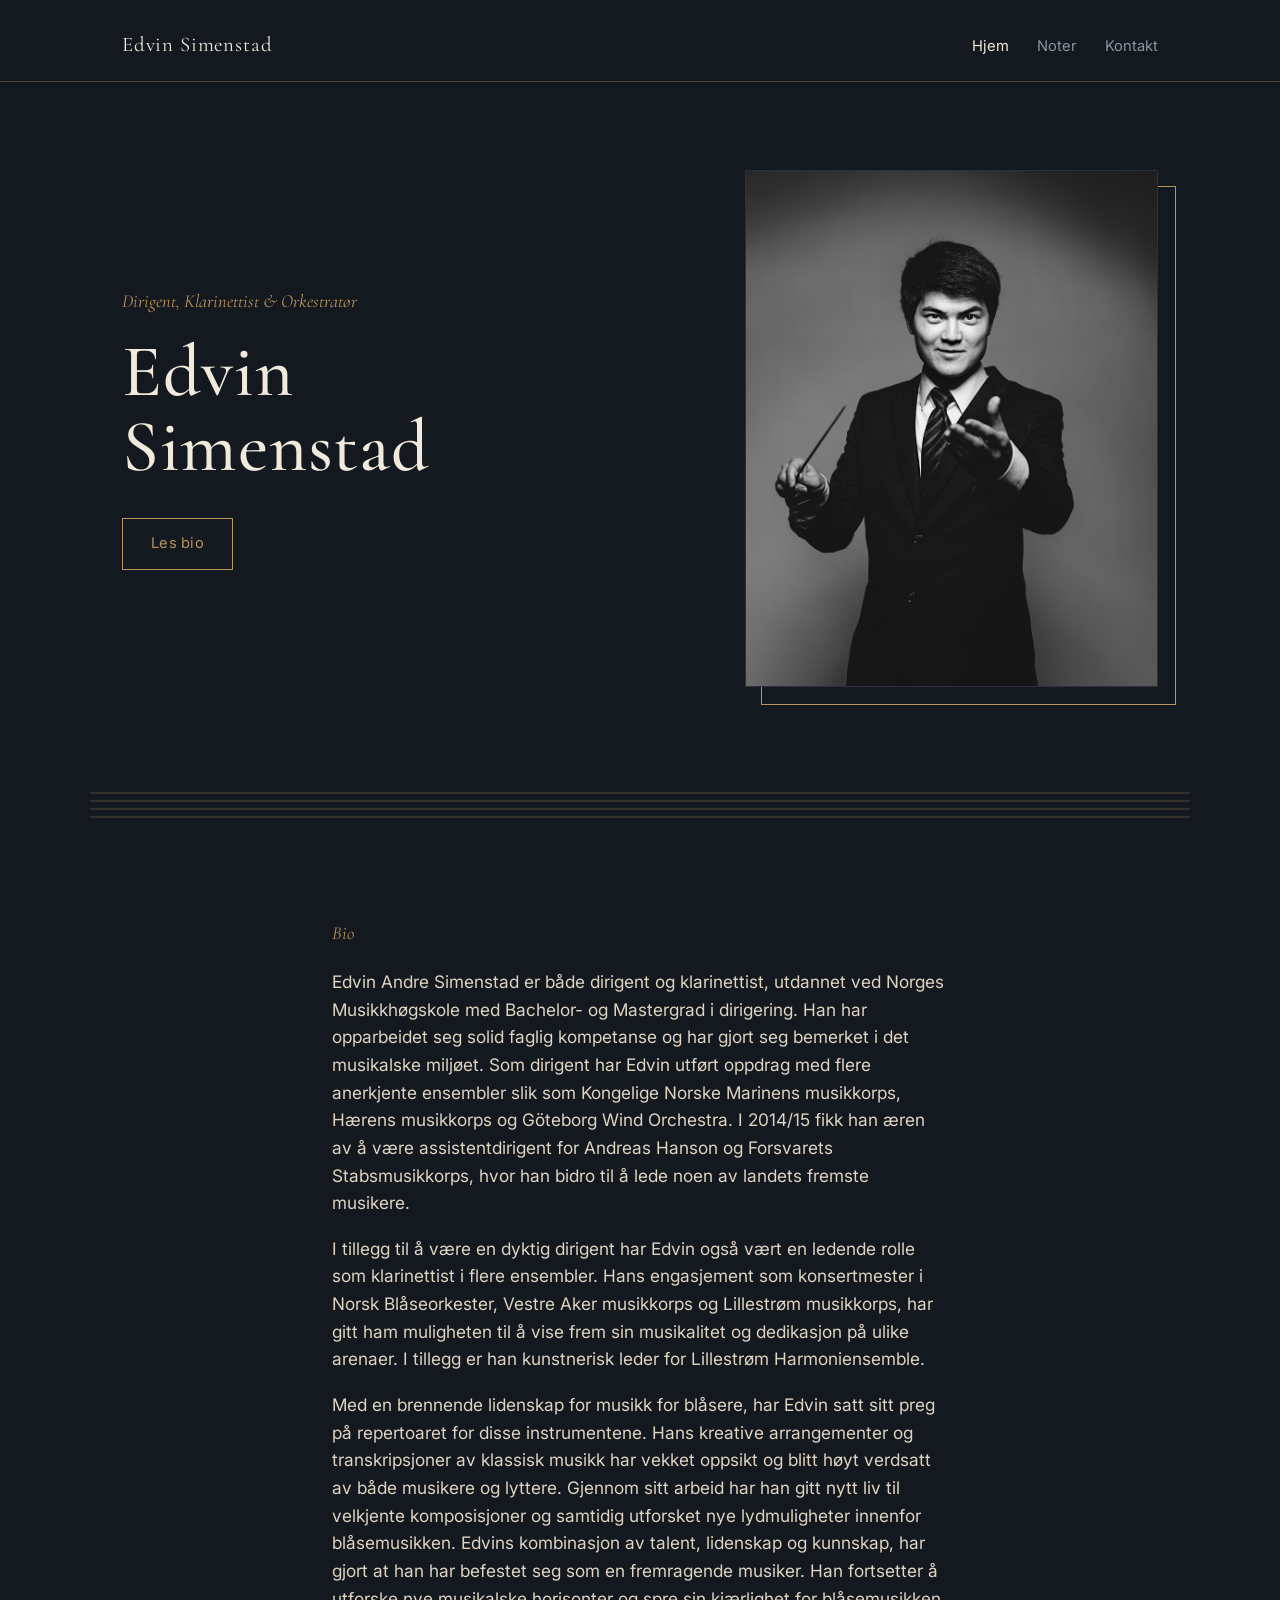
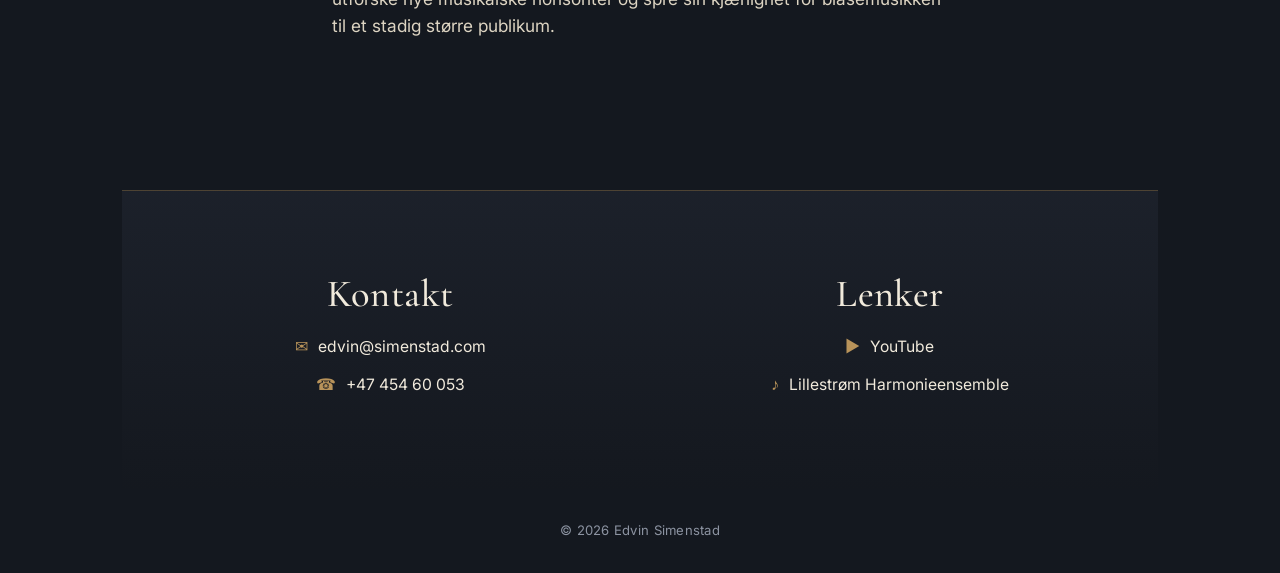
==== commit d9e76c42: "Oppdater footer" ====
--- a/index.html
+++ b/index.html
@@ -3,7 +3,7 @@
 <head>
   <meta charset="UTF-8">
   <meta name="viewport" content="width=device-width, initial-scale=1.0">
-  <title>Edvin Simenstad — Dirigent &amp; Klarinettist</title>
+  <title>Edvin Simenstad — Dirigent, Klarinettist &amp; Orkestratør</title>
   <meta name="description" content="Offisiell nettside for Edvin Simenstad">
 
   <link rel="preconnect" href="https://fonts.googleapis.com">
@@ -18,7 +18,7 @@
   <section class="hero">
     <div class="wrap">
       <div class="hero-text">
-        <div class="eyebrow-line">Dirigent &amp; Klarinettist</div>
+        <div class="eyebrow-line">Dirigent, Klarinettist &amp; Orkestratør</div>
         <h1 class="name">Edvin<br>Simenstad</h1>
         <a class="cta" href="#about">Les bio</a>
       </div>
--- a/assets/css/site.css
+++ b/assets/css/site.css
@@ -224,29 +224,73 @@
 }
 
 .footer-contact {
-  background: var(--ink-soft);
-  padding: 90px 0;
+  display: grid;
+  grid-template-columns: repeat(2, minmax(0, 1fr));
+  gap: 28px;
+  background: linear-gradient(180deg, rgba(28, 33, 43, 0.96), rgba(20, 24, 31, 0.96));
+  padding: 72px 32px 80px;
   text-align: center;
   border-top: 1px solid var(--rule);
 }
 
+.contact-group {
+  display: flex;
+  flex-direction: column;
+  align-items: center;
+  gap: 18px;
+  padding: 10px 18px;
+}
+
 .footer-contact h2 {
-  font-size: 2.4rem;
-  color: var(--ivory);
-}
-
-.footer-contact p {
-  color: var(--slate);
-  max-width: 46ch;
-  margin: 18px auto 32px;
+  font-size: clamp(1.8rem, 3vw, 2.4rem);
+  color: var(--ivory);
+  line-height: 1.1;
 }
 
 .contact-links {
   display: flex;
-  gap: 26px;
+  flex-direction: column;
+  gap: 12px;
+  align-items: center;
   justify-content: center;
-  flex-wrap: wrap;
   font-size: 0.98rem;
+}
+
+.contact-links a {
+  display: inline-flex;
+  align-items: center;
+  justify-content: center;
+  gap: 10px;
+  color: var(--ivory);
+  transition: color 150ms ease, transform 150ms ease;
+}
+
+.contact-links a:hover {
+  color: var(--brass);
+  transform: translateY(-1px);
+}
+
+.contact-links a span {
+  color: var(--brass);
+  font-size: 1.05em;
+}
+
+.footer-meta {
+  padding: 26px 0 10px;
+  color: var(--slate);
+  font-size: 0.82rem;
+  letter-spacing: 0.02em;
+}
+
+@media (max-width: 760px) {
+  .footer-contact {
+    grid-template-columns: 1fr;
+    padding: 56px 24px 64px;
+  }
+
+  .contact-group {
+    padding: 0;
+  }
 }
 
 .footer-meta {
